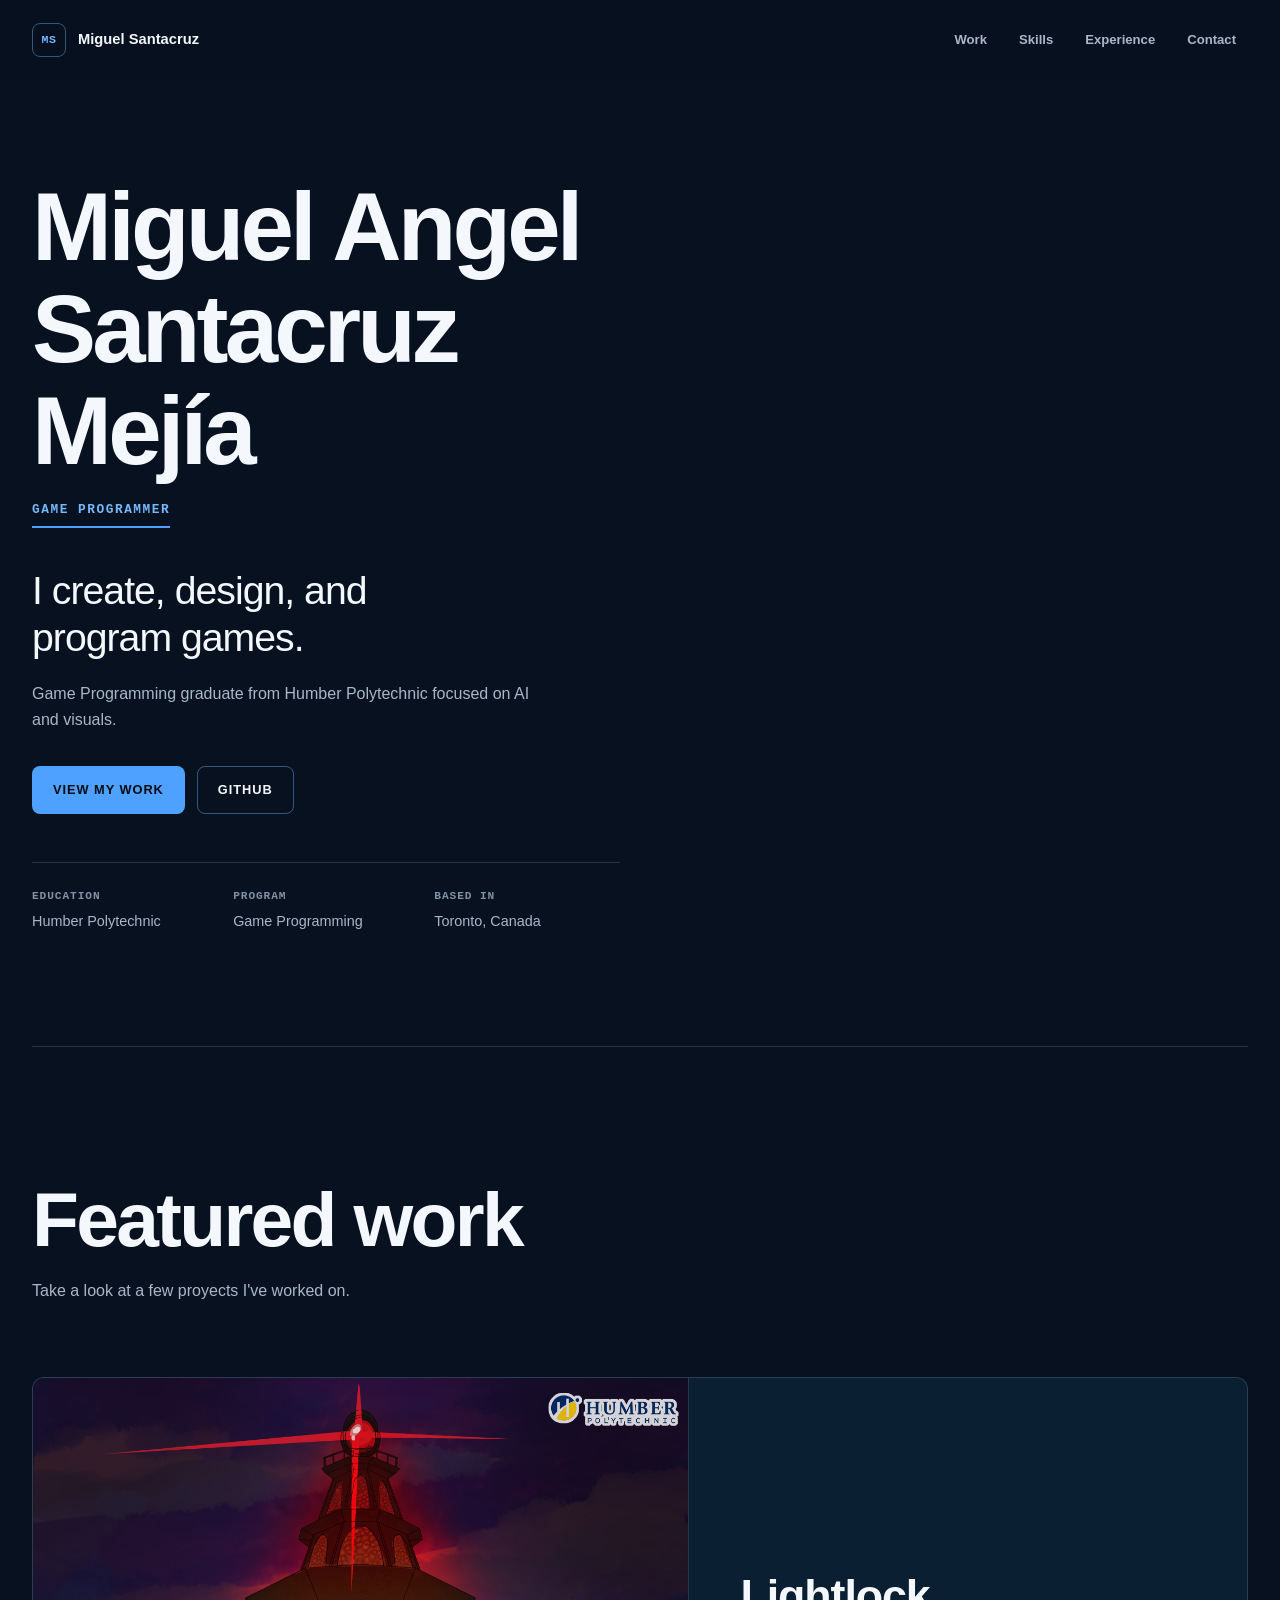
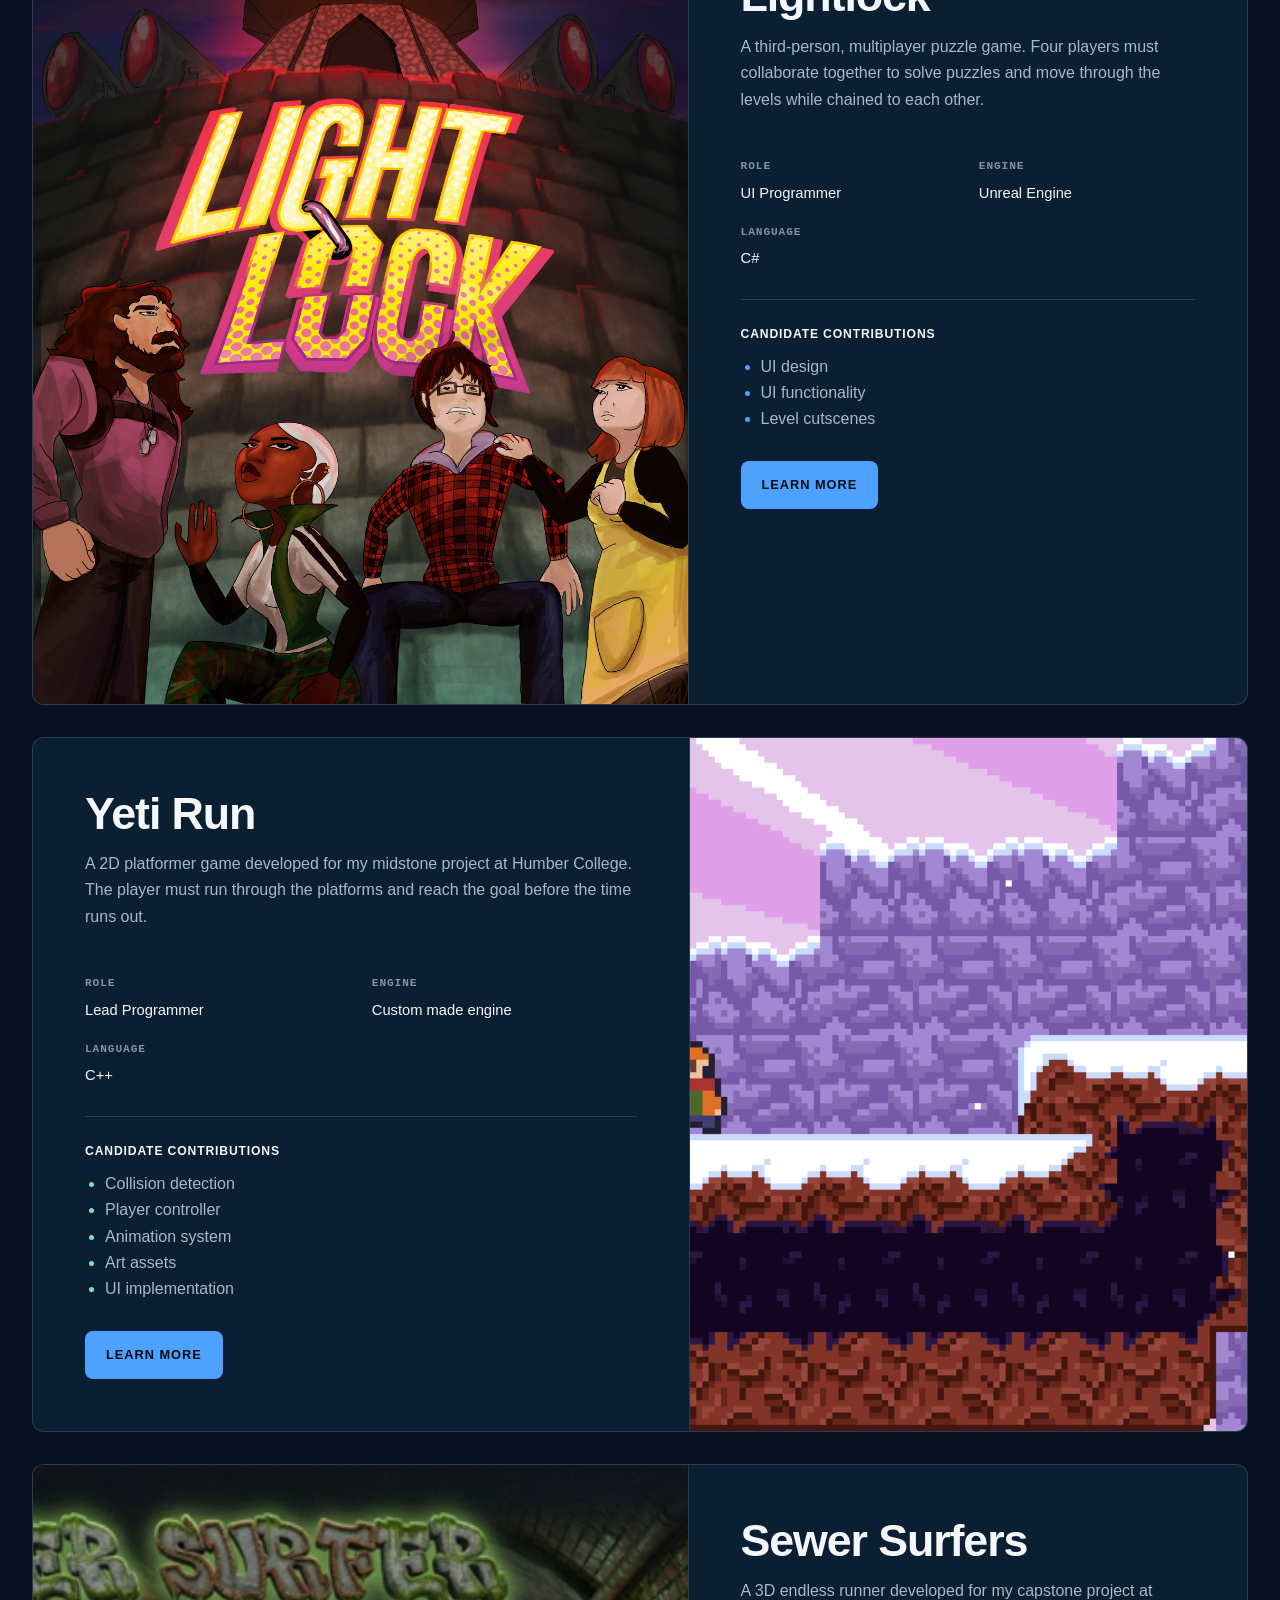
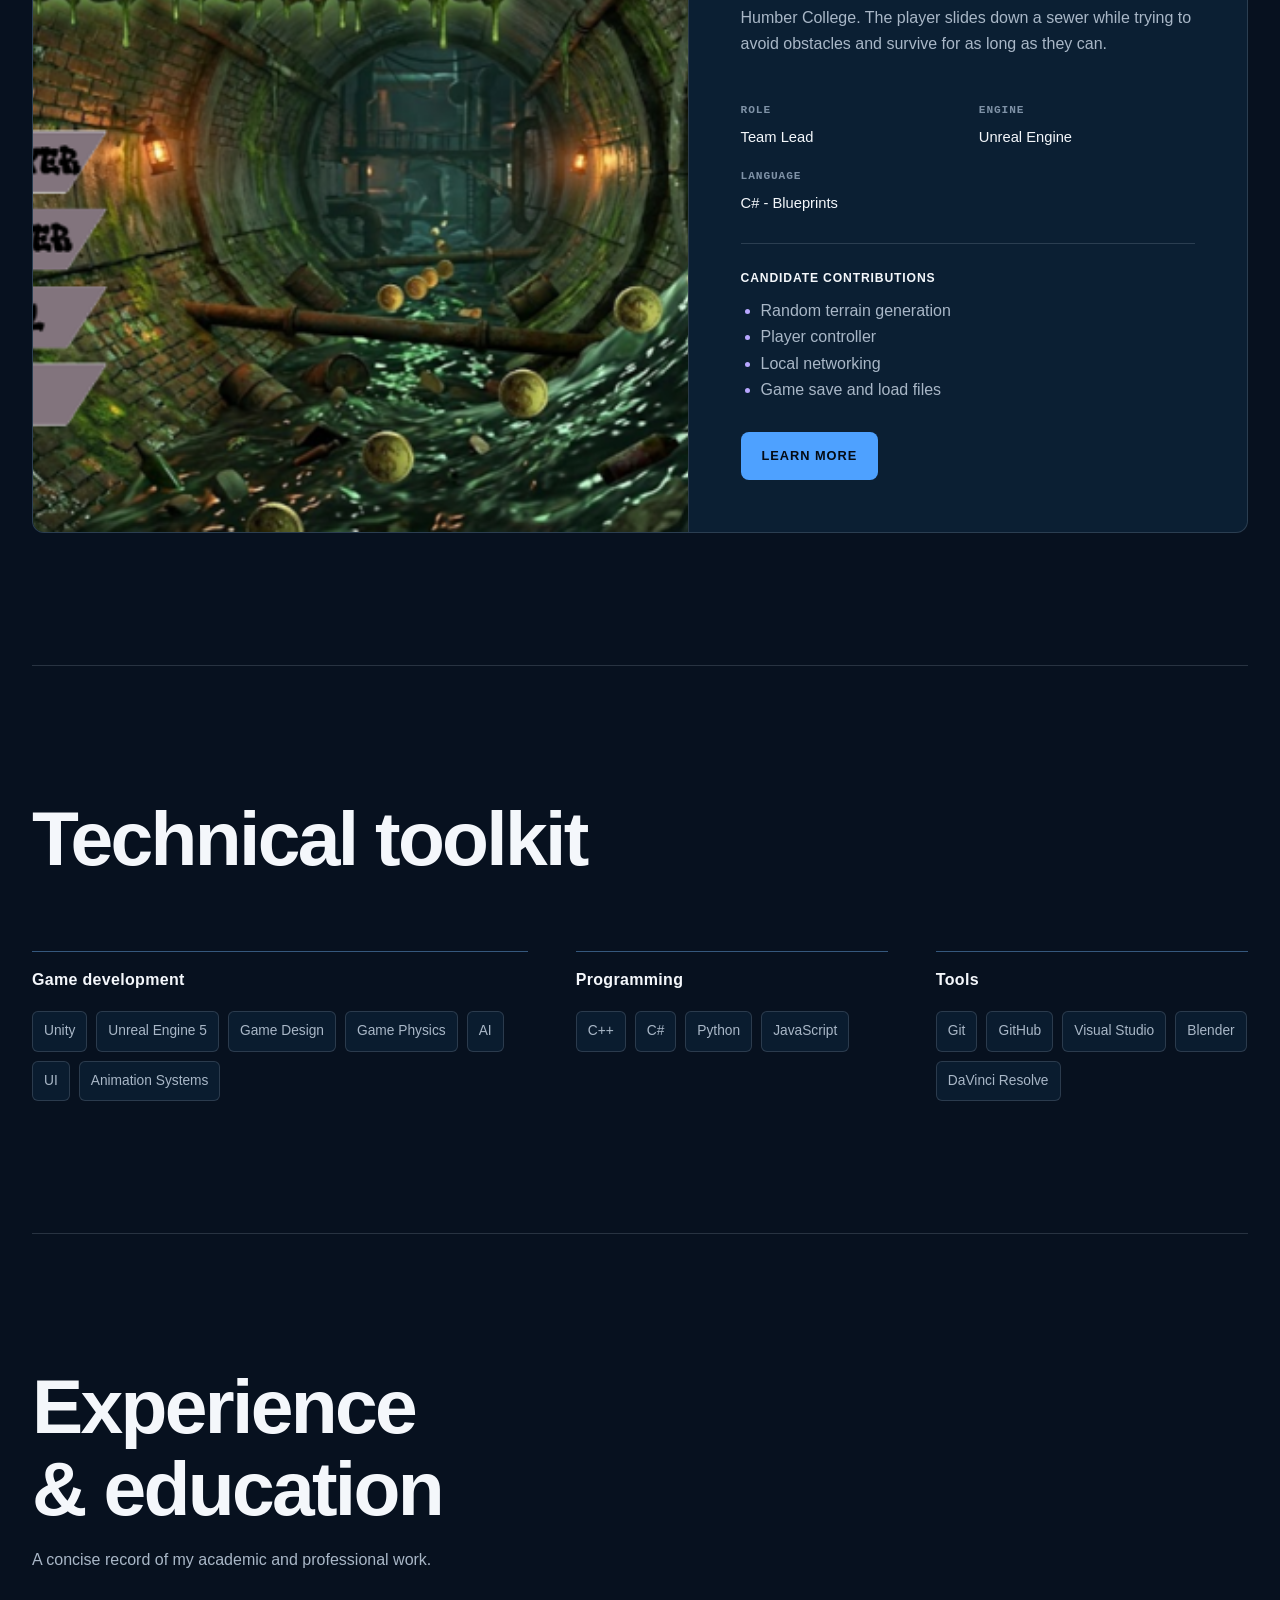
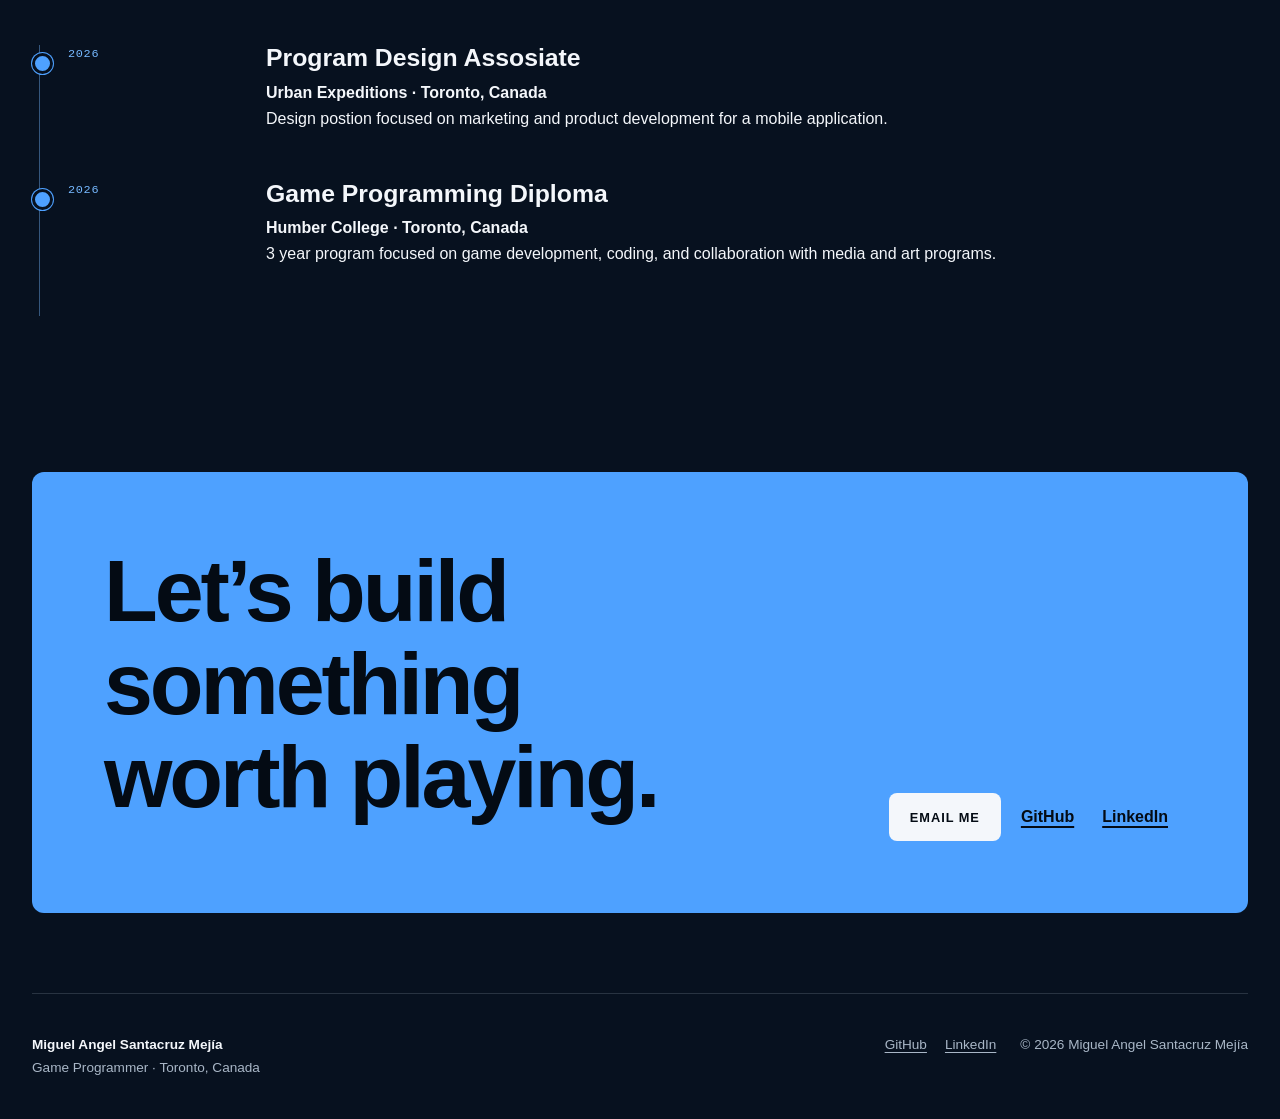
==== index.html @ 9c17d9a4 "Files" ====
<!doctype html>
<html lang="en">
<head>
  <meta charset="utf-8">
  <meta name="viewport" content="width=device-width, initial-scale=1">
  <meta name="theme-color" content="#07111f">
  <meta name="description" content="Game Programmer and Humber Polytechnic graduate focused on gameplay systems, interactive mechanics, and software engineering.">
  <meta property="og:title" content="Miguel Angel Santacruz Mejía — Game Programmer">
  <meta property="og:description" content="Gameplay systems, interactive mechanics, and technical game development work.">
  <meta property="og:type" content="website">
  <meta property="og:url" content="https://your-domain.example/">
  <meta property="og:image" content="https://your-domain.example/assets/images/og-image.jpg">
  <meta property="og:image:alt" content="Miguel Angel Santacruz Mejía, Game Programmer portfolio">
  <link rel="canonical" href="https://your-domain.example/">
  <link rel="icon" href="assets/icons/favicon.svg" type="image/svg+xml">
  <link rel="stylesheet" href="css/styles.css">
  <script src="js/script.js" defer></script>
  <title>Miguel Angel Santacruz Mejía — Game Programmer</title>
</head>
<body>
  <a class="skip-link" href="#main-content">Skip to main content</a>

  <header class="site-header" data-header>
    <div class="nav-shell">
      <a class="brand" href="#top" aria-label="Miguel Angel Santacruz Mejía, home">
        <span class="brand__mark" aria-hidden="true">MS</span>
        <span class="brand__text">Miguel Santacruz</span>
      </a>
      <button class="menu-toggle" type="button" aria-label="Open navigation" aria-expanded="false" aria-controls="site-nav" data-menu-toggle>
        <span></span><span></span>
      </button>
      <nav class="site-nav" id="site-nav" aria-label="Primary navigation" data-nav>
        <a href="#work">Work</a>
        <a href="#skills">Skills</a>
        <a href="#experience">Experience</a>
        <a href="#contact">Contact</a>
      </nav>
    </div>
  </header>

  <main id="main-content">
    <section class="hero" id="top" aria-labelledby="hero-title">
      <div class="hero__copy" data-reveal>
        <div class="hero__identity">
          <h1 id="hero-title">Miguel Angel<br>Santacruz Mejía</h1>
          <p class="hero__role">Game Programmer</p>
        </div>
        <p class="hero__statement">I create, design, and program games.</p>
        <p class="hero__intro">Game Programming graduate from Humber Polytechnic focused on AI and visuals.</p>
        <div class="button-row">
          <a class="button button--primary" href="#work">View My Work</a>
          <a class="button button--secondary" href="https://github.com/MiguelStcruz" target="_blank" rel="noreferrer">GitHub</a>
        </div>
        <dl class="hero__meta">
          <div><dt>Education</dt><dd>Humber Polytechnic</dd></div>
          <div><dt>Program</dt><dd>Game Programming</dd></div>
          <div><dt>Based in</dt><dd>Toronto, Canada</dd></div>
        </dl>
      </div>
    </section>

    <section class="section work" id="work" aria-labelledby="work-title">
      <div class="section-heading" data-reveal>
        <h2 id="work-title">Featured work</h2>
        <p>Take a look at a few proyects I've worked on.</p>
      </div>
      <div class="project-list" data-project-list></div>
    </section>

    <section class="section skills" id="skills" aria-labelledby="skills-title">
      <div class="section-heading" data-reveal>
        <h2 id="skills-title">Technical toolkit</h2>
      </div>
      <div class="skill-groups" data-reveal>
        <article class="skill-group">
          <h3>Game development</h3>
          <ul><li>Unity</li><li>Unreal Engine 5</li><li>Game Design</li><li>Game Physics</li><li>AI</li><li>UI</li><li>Animation Systems</li></ul>
        </article>
        <article class="skill-group">
          <h3>Programming</h3>
          <ul><li>C++</li><li>C#</li><li>Python</li><li>JavaScript</li></ul>
        </article>
        <article class="skill-group">
          <h3>Tools</h3>
          <ul><li>Git</li><li>GitHub</li><li>Visual Studio</li><li>Blender</li><li>DaVinci Resolve</li></ul>
        </article>
      </div>
    </section>


    <section class="section experience" id="experience" aria-labelledby="experience-title">
      <div class="section-heading" data-reveal>
        <h2 id="experience-title">Experience & education</h2>
        <p>A concise record of my academic and professional work.</p>
      </div>
      <div class="timeline" data-reveal>
        <article class="timeline__item">
          <div class="timeline__date">2026</div>
          <div><h3>Program Design Assosiate</h3><p class="timeline__org">Urban Expeditions · Toronto, Canada</p>Design postion focused on marketing and product development for a mobile application.<p></p></div>
        </article>
        <article class="timeline__item">
          <div class="timeline__date">2026</div>
          <div><h3>Game Programming Diploma</h3><p class="timeline__org">Humber College · Toronto, Canada</p>3 year program focused on game development, coding, and collaboration with media and art programs.<p></p></div>
        </article>
      </div>
    </section>

    <section class="contact" id="contact" aria-labelledby="contact-title">
      <div data-reveal>
        <h2 id="contact-title">Let’s build something worth playing.</h2>
      </div>
      <div class="contact__actions" data-reveal>
        <a class="button button--light" href="mailto:masantacruz08@gmail.com">Email Me</a>
        <a class="text-link" href="https://github.com/MiguelStcruz" target="_blank" rel="noreferrer">GitHub</a>
        <a class="text-link" href="https://linkedin.com/in/masantacruzm/" target="_blank" rel="noreferrer">LinkedIn</a>
      </div>
    </section>
  </main>

  <footer class="site-footer">
    <div><strong>Miguel Angel Santacruz Mejía</strong><span>Game Programmer · Toronto, Canada</span></div>
    <nav aria-label="Social links">
      <a href="https://github.com/MiguelStcruz" target="_blank" rel="noreferrer">GitHub</a>
      <a href="https://linkedin.com/in/masantacruzm/" target="_blank" rel="noreferrer">LinkedIn</a>
    </nav>
    <p>© 2026 Miguel Angel Santacruz Mejía</p>
  </footer>

  <dialog class="project-dialog" aria-labelledby="dialog-title" data-project-dialog>
    <div class="dialog-shell">
      <button class="dialog-close" type="button" aria-label="Close project case study" data-dialog-close>
        <span aria-hidden="true"></span><span aria-hidden="true"></span>
      </button>
      <div data-dialog-content></div>
    </div>
  </dialog>
</body>
</html>
---- css/styles.css ----
:root {
  color-scheme: dark;
  --bg: #07111f;
  --bg-deep: #040b14;
  --surface: #0b1f33;
  --surface-2: #102a43;
  --surface-3: #163d5c;
  --text: #f4f7fb;
  --muted: #a9b7c7;
  --dim: #7f92a7;
  --accent: #4ea1ff;
  --accent-bright: #76b9ff;
  --line: rgba(169, 183, 199, .2);
  --line-strong: rgba(118, 185, 255, .42);
  --success: #7ee2b8;
  --radius: 12px;
  --shadow: 0 24px 64px rgba(0, 5, 12, .34);
  --page: min(100% - 40px, 1240px);
  --header-height: 72px;
  --ease-out: cubic-bezier(.16, 1, .3, 1);
  --font: "Segoe UI Variable Text", "Segoe UI", Helvetica, Arial, sans-serif;
  --mono: "Cascadia Code", "SFMono-Regular", Consolas, monospace;
}

* { box-sizing: border-box; }

html {
  scroll-behavior: smooth;
  scroll-padding-top: calc(var(--header-height) + 24px);
  scrollbar-color: var(--surface-3) var(--bg-deep);
}

body {
  margin: 0;
  min-width: 320px;
  overflow-x: hidden;
  background: var(--bg);
  color: var(--text);
  font-family: var(--font);
  font-size: 1rem;
  line-height: 1.65;
  text-rendering: optimizeLegibility;
  -webkit-font-smoothing: antialiased;
  -webkit-tap-highlight-color: rgba(78, 161, 255, .18);
}

::selection { background: var(--accent); color: var(--bg-deep); }

a { color: inherit; text-underline-offset: .22em; }
button, a { touch-action: manipulation; }
button { font: inherit; }
img, svg { display: block; max-width: 100%; }
p, h1, h2, h3, dl, dd { margin-top: 0; }
h1, h2, h3 { line-height: 1.06; text-wrap: balance; }
p { text-wrap: pretty; }

:focus-visible {
  outline: 3px solid var(--accent-bright);
  outline-offset: 4px;
}

.skip-link {
  position: fixed;
  z-index: 1000;
  top: 12px;
  left: 12px;
  padding: 10px 16px;
  translate: 0 -150%;
  background: var(--text);
  color: var(--bg);
  border-radius: 8px;
  font-weight: 700;
  transition: translate 180ms var(--ease-out);
}

.skip-link:focus { translate: 0; }

.site-header {
  position: sticky;
  z-index: 100;
  top: 0;
  height: var(--header-height);
  border-bottom: 1px solid transparent;
  background: rgba(7, 17, 31, .92);
  transition: border-color 180ms ease, box-shadow 180ms ease;
}

.site-header.is-scrolled {
  border-color: var(--line);
  box-shadow: 0 12px 28px rgba(0, 5, 12, .22);
}

.nav-shell {
  width: var(--page);
  height: 100%;
  margin-inline: auto;
  display: flex;
  align-items: center;
  justify-content: space-between;
}

.brand {
  display: inline-flex;
  align-items: center;
  gap: 12px;
  min-height: 48px;
  text-decoration: none;
  font-weight: 650;
}

.brand__mark {
  display: grid;
  width: 34px;
  aspect-ratio: 1;
  place-items: center;
  border: 1px solid var(--line-strong);
  border-radius: 8px;
  color: var(--accent-bright);
  font-family: var(--mono);
  font-size: .72rem;
  letter-spacing: .05em;
}

.brand__text { font-size: .92rem; }

.site-nav {
  display: none;
  position: fixed;
  inset: var(--header-height) 0 auto;
  padding: 18px 20px 26px;
  border-bottom: 1px solid var(--line);
  background: var(--bg);
  box-shadow: var(--shadow);
}

.site-nav.is-open { display: grid; }

.site-nav a {
  min-height: 48px;
  display: flex;
  align-items: center;
  border-bottom: 1px solid var(--line);
  color: var(--muted);
  text-decoration: none;
  font-weight: 600;
}

.site-nav a:hover,
.site-nav a[aria-current="true"] { color: var(--text); }

.menu-toggle {
  width: 48px;
  height: 48px;
  display: grid;
  place-content: center;
  gap: 7px;
  border: 0;
  background: transparent;
  color: var(--text);
  cursor: pointer;
}

.menu-toggle span {
  width: 24px;
  height: 2px;
  background: currentColor;
  transform-origin: center;
  transition: transform 220ms var(--ease-out);
}

.menu-toggle[aria-expanded="true"] span:first-child { transform: translateY(4.5px) rotate(45deg); }
.menu-toggle[aria-expanded="true"] span:last-child { transform: translateY(-4.5px) rotate(-45deg); }

.hero {
  width: var(--page);
  min-height: calc(100svh - var(--header-height));
  margin-inline: auto;
  padding-block: 72px 88px;
  display: grid;
  align-items: center;
  gap: 64px;
}

.hero__copy { min-width: 0; }
.hero__identity { margin-bottom: 40px; }

.hero h1 {
  max-width: 12ch;
  margin-bottom: 18px;
  font-size: clamp(2.35rem, 10.2vw, 6rem);
  letter-spacing: -.04em;
}

.hero__role {
  width: fit-content;
  margin-bottom: 0;
  padding-bottom: 6px;
  border-bottom: 2px solid var(--accent);
  color: var(--accent-bright);
  font-family: var(--mono);
  font-size: .8rem;
  font-weight: 700;
  letter-spacing: .12em;
  text-transform: uppercase;
}

.hero__statement {
  max-width: 20ch;
  margin-bottom: 20px;
  font-size: clamp(1.55rem, 5vw, 2.45rem);
  line-height: 1.18;
  letter-spacing: -.025em;
}

.hero__intro { max-width: 61ch; margin-bottom: 32px; color: var(--muted); }

.button-row,
.contact__actions { display: flex; flex-wrap: wrap; gap: 12px; }

.button {
  min-height: 48px;
  display: inline-flex;
  align-items: center;
  justify-content: center;
  gap: 10px;
  padding: 12px 20px;
  border: 1px solid transparent;
  border-radius: 8px;
  text-decoration: none;
  font-size: .8rem;
  font-weight: 750;
  letter-spacing: .075em;
  text-transform: uppercase;
  cursor: pointer;
  transition: background-color 180ms ease, border-color 180ms ease, color 180ms ease, transform 180ms var(--ease-out);
}

.button:hover { transform: translateY(-2px); }
.button:active { transform: translateY(0); }
.button--primary { background: var(--accent); color: var(--bg-deep); }
.button--primary:hover { background: var(--accent-bright); }
.button--secondary { border-color: var(--line-strong); color: var(--text); }
.button--secondary:hover { border-color: var(--accent-bright); background: rgba(118, 185, 255, .08); }
.button--light { background: var(--text); color: var(--bg-deep); }
.button--light:hover { background: var(--accent-bright); }

.hero__meta {
  margin: 48px 0 0;
  padding-top: 24px;
  display: grid;
  gap: 16px;
  border-top: 1px solid var(--line);
}

.hero__meta div { display: grid; grid-template-columns: 92px 1fr; gap: 12px; }
.hero__meta dt, .project-meta dt, .profile-sheet dt {
  color: var(--dim);
  font-family: var(--mono);
  font-size: .7rem;
  font-weight: 700;
  letter-spacing: .08em;
  text-transform: uppercase;
}
.hero__meta dd { margin: 0; color: var(--muted); font-size: .9rem; }

.engine-visual {
  position: relative;
  overflow: hidden;
  min-height: 450px;
  border: 1px solid var(--line-strong);
  border-radius: var(--radius);
  background: #081827;
  color: rgba(118, 185, 255, .1);
}

.engine-visual::after {
  content: "";
  position: absolute;
  inset: 0;
  pointer-events: none;
  box-shadow: inset 0 0 80px rgba(0, 5, 12, .55);
}

.engine-visual__bar,
.engine-visual__readout {
  position: relative;
  z-index: 1;
  display: flex;
  justify-content: space-between;
  gap: 14px;
  padding: 13px 16px;
  background: #0b1b2d;
  color: var(--dim);
  font-family: var(--mono);
  font-size: .63rem;
  letter-spacing: .06em;
  text-transform: uppercase;
}

.engine-visual__bar { border-bottom: 1px solid var(--line); }
.engine-visual__readout { border-top: 1px solid var(--line); }
.engine-visual__readout strong { color: var(--success); font-weight: 600; }
.engine-visual svg { width: 100%; }
.engine-grid { color: rgba(118, 185, 255, .11); }
.engine-paths { stroke: rgba(118, 185, 255, .5); stroke-width: 2; }
.node rect { fill: #0d243a; stroke: rgba(169, 183, 199, .32); stroke-width: 1; }
.node circle { fill: var(--muted); }
.node--active rect { fill: #102e49; stroke: var(--accent); stroke-width: 2; }
.node--active circle { fill: var(--accent-bright); }
.node__label { fill: var(--dim); font: 700 11px var(--mono); letter-spacing: 1px; }
.node__value { fill: var(--text); font: 600 14px var(--font); }
.axis { fill: var(--dim); stroke: var(--dim); stroke-width: 1.5; font: 10px var(--mono); }
.engine-pulse { fill: var(--accent-bright); animation: pulse-path 4.2s linear 1 both; }

@keyframes pulse-path {
  0% { transform: translate(0, 0); opacity: 0; }
  6% { opacity: 1; }
  44% { transform: translate(165px, 112px); }
  62% { transform: translate(295px, 112px); }
  95% { transform: translate(394px, 232px); opacity: 1; }
  100% { transform: translate(394px, 232px); opacity: 0; }
}

.section {
  width: var(--page);
  margin-inline: auto;
  padding-block: 96px;
}

.section-heading { max-width: 700px; margin-bottom: 48px; }
.section-heading h2,
.about h2,
.contact h2 {
  margin-bottom: 18px;
  font-size: clamp(2.25rem, 8vw, 4.8rem);
  letter-spacing: -.035em;
}
.section-heading p,
.about__copy p { max-width: 66ch; margin-bottom: 0; color: var(--muted); }
.section-link { display: inline-flex; min-height: 44px; align-items: center; margin-top: 16px; color: var(--accent-bright); font-weight: 650; }
.section-link:hover { color: var(--text); }

.work { border-top: 1px solid var(--line); }
.project-list { display: grid; gap: 32px; }
.project-card {
  overflow: hidden;
  display: grid;
  border: 1px solid var(--line);
  border-radius: var(--radius);
  background: var(--surface);
}
.project-card--1 { --project-accent: #4ea1ff; }
.project-card--2 { --project-accent: #7ee2b8; }
.project-card--3 { --project-accent: #b8a7ff; }

.project-visual {
  position: relative;
  min-height: 300px;
  overflow: hidden;
  display: grid;
  place-items: center;
  isolation: isolate;
  background: #091827;
  border-bottom: 1px solid var(--line);
}
.project-visual > img { width: 100%; height: 100%; object-fit: cover; }

.project-visual::before {
  content: "";
  position: absolute;
  inset: 0;
  z-index: -2;
  background-image: linear-gradient(rgba(118, 185, 255, .08) 1px, transparent 1px), linear-gradient(90deg, rgba(118, 185, 255, .08) 1px, transparent 1px);
  background-size: 40px 40px;
}

.project-visual::after {
  content: "";
  position: absolute;
  z-index: -1;
  width: 64%;
  aspect-ratio: 1.55;
  border: 1px solid var(--project-accent, var(--accent));
  border-radius: 50%;
  opacity: .55;
  transform: rotate(-12deg);
}

.project-card--2 .project-visual::after { border-radius: 8px; transform: rotate(7deg); }
.project-card--3 .project-visual::after { width: 48%; border-radius: 50% 50% 12% 12%; transform: none; }

.project-visual__frame {
  width: 58%;
  aspect-ratio: 16 / 10;
  padding: 12px;
  display: grid;
  grid-template: 1fr auto / 1fr auto;
  gap: 8px;
  border: 1px solid rgba(244, 247, 251, .18);
  background: rgba(4, 11, 20, .64);
  box-shadow: 0 20px 50px rgba(0, 0, 0, .35);
  transform: perspective(700px) rotateX(4deg) rotateY(-7deg);
}

.project-card--2 .project-visual__frame { transform: perspective(700px) rotateX(3deg) rotateY(6deg); }
.project-card--3 .project-visual__frame { transform: perspective(700px) rotateX(-2deg) rotateY(-4deg); }
.project-visual__frame span { border: 1px solid var(--line); }
.project-visual__frame span:first-child { grid-column: 1 / -1; background: linear-gradient(135deg, color-mix(in srgb, var(--project-accent) 42%, #07111f), #07111f 68%); }
.project-visual__frame span:nth-child(2) { width: 70%; height: 10px; background: var(--project-accent); border: 0; }
.project-visual__frame span:last-child { width: 34px; height: 10px; background: rgba(244, 247, 251, .2); border: 0; }

.project-visual__label {
  position: absolute;
  inset: 18px 18px auto auto;
  padding: 5px 8px;
  border: 1px solid var(--line);
  border-radius: 6px;
  background: var(--bg);
  color: var(--muted);
  font-family: var(--mono);
  font-size: .62rem;
  letter-spacing: .08em;
  text-transform: uppercase;
}

.project-body { padding: 28px 24px 30px; }
.project-index { margin-bottom: 16px; color: var(--accent-bright); font-family: var(--mono); font-size: .7rem; letter-spacing: .1em; }
.project-body h3 { margin-bottom: 14px; font-size: clamp(1.7rem, 6vw, 2.8rem); letter-spacing: -.025em; }
.project-description { color: var(--muted); }
.project-meta {
  margin: 28px 0;
  display: grid;
  grid-template-columns: repeat(2, minmax(0, 1fr));
  gap: 18px 22px;
}
.project-meta dd { margin: 5px 0 0; font-size: .92rem; overflow-wrap: anywhere; }
.project-contributions { margin-bottom: 28px; padding-top: 24px; border-top: 1px solid var(--line); }
.project-contributions strong { display: block; margin-bottom: 10px; font-size: .76rem; letter-spacing: .07em; text-transform: uppercase; }
.project-contributions ul { margin: 0; padding-left: 20px; color: var(--muted); }
.project-contributions li::marker { color: var(--project-accent, var(--accent)); }

.about { display: grid; gap: 48px; border-top: 1px solid var(--line); }
.about__copy p + p { margin-top: 18px; }
.profile-sheet { margin: 0; border-top: 1px solid var(--line-strong); }
.profile-sheet div { padding-block: 18px; display: grid; grid-template-columns: 110px 1fr; gap: 18px; border-bottom: 1px solid var(--line); }
.profile-sheet dd { margin: 0; text-align: right; overflow-wrap: anywhere; }

.skills { border-top: 1px solid var(--line); }
.placeholder-note { padding: 14px 16px; border: 1px dashed rgba(118, 185, 255, .45); border-radius: 8px; background: rgba(78, 161, 255, .06); }
.placeholder-note strong { color: var(--accent-bright); }
.skill-groups { display: grid; gap: 32px; }
.skill-group { padding-top: 20px; border-top: 1px solid var(--line-strong); }
.skill-group h3 { margin-bottom: 22px; font-size: 1rem; letter-spacing: .02em; }
.skill-group ul { margin: 0; padding: 0; display: flex; flex-wrap: wrap; gap: 9px; list-style: none; }
.skill-group li { padding: 8px 11px; border: 1px solid var(--line); border-radius: 6px; background: rgba(16, 42, 67, .45); color: var(--muted); font-size: .86rem; }

.process { border-top: 1px solid var(--line); }
.process-grid { display: grid; gap: 1px; background: var(--line); border: 1px solid var(--line); }
.process-item { min-width: 0; padding: 28px 22px; background: var(--bg); }
.process-item h3 { margin: 24px 0 12px; font-size: 1.35rem; }
.process-item p { margin: 0; color: var(--muted); }
.process-diagram { min-height: 78px; display: flex; align-items: center; color: var(--accent-bright); font-family: var(--mono); font-size: .67rem; }
.process-diagram span { padding: 6px 8px; border: 1px solid var(--line-strong); border-radius: 5px; }
.nodes-mini i, .decision-tree i { flex: 1; height: 1px; background: var(--line-strong); }
.state-flow { gap: 5px; overflow: hidden; }
.state-flow span { padding-inline: 6px; }
.state-flow b { color: var(--dim); font-weight: 400; }
.pipeline { align-items: flex-end; gap: 8px; }
.pipeline span:nth-child(2) { transform: translateY(-14px); }
.pipeline span:nth-child(3) { transform: translateY(-28px); }

.experience { border-top: 1px solid var(--line); }
.timeline { position: relative; }
.timeline::before { content: ""; position: absolute; inset: 0 auto 0 7px; width: 1px; background: var(--line-strong); }
.timeline__item { position: relative; padding: 0 0 48px 36px; display: grid; gap: 16px; }
.timeline__item::before { content: ""; position: absolute; left: 0; top: 8px; width: 15px; height: 15px; border: 3px solid var(--bg); border-radius: 50%; background: var(--accent); box-shadow: 0 0 0 1px var(--accent); }
.timeline__date { color: var(--accent-bright); font-family: var(--mono); font-size: .74rem; letter-spacing: .06em; }
.timeline__item h3 { margin-bottom: 8px; font-size: 1.55rem; }
.timeline__item p { max-width: 65ch; margin-bottom: 0; color: var(--muted); }
.timeline__org { color: var(--text) !important; font-weight: 600; }
.timeline__item--placeholder { opacity: .74; }
.timeline__item--placeholder::before { background: var(--bg); }

.contact {
  width: var(--page);
  margin: 24px auto 80px;
  padding: 44px 24px;
  display: grid;
  gap: 36px;
  border-radius: var(--radius);
  background: var(--accent);
  color: var(--bg-deep);
}
.contact h2 { max-width: 13ch; font-size: clamp(2.3rem, 9vw, 5.5rem); }
.contact p { max-width: 57ch; margin-bottom: 0; font-weight: 550; }
.contact__actions { align-items: center; }
.text-link { min-height: 48px; display: inline-flex; align-items: center; padding-inline: 8px; font-weight: 750; text-decoration-thickness: 2px; }
.text-link:hover { text-decoration-color: var(--text); }

.site-footer {
  width: var(--page);
  margin-inline: auto;
  padding-block: 40px;
  display: grid;
  gap: 24px;
  border-top: 1px solid var(--line);
  color: var(--muted);
  font-size: .85rem;
}
.site-footer strong, .site-footer span { display: block; }
.site-footer strong { color: var(--text); }
.site-footer nav { display: flex; flex-wrap: wrap; gap: 18px; }
.site-footer a:hover { color: var(--text); }
.site-footer p { margin: 0; }

.project-dialog {
  width: min(940px, calc(100% - 24px));
  max-height: calc(100dvh - 24px);
  padding: 0;
  overflow: auto;
  overscroll-behavior: contain;
  border: 0;
  border-radius: var(--radius);
  background: var(--surface);
  color: var(--text);
  box-shadow: 0 32px 96px rgba(0, 0, 0, .65);
}
.project-dialog::backdrop { background: rgba(2, 7, 13, .84); }
.dialog-shell { position: relative; padding: 72px 22px 32px; }
.dialog-close { position: absolute; z-index: 2; top: 14px; right: 14px; width: 48px; height: 48px; display: grid; place-items: center; border: 1px solid var(--line); border-radius: 8px; background: var(--bg); color: var(--text); cursor: pointer; }
.dialog-close:hover { border-color: var(--accent-bright); }
.dialog-close span { position: absolute; width: 20px; height: 2px; background: currentColor; transform: rotate(45deg); }
.dialog-close span:last-child { transform: rotate(-45deg); }
.case-study__head { padding-bottom: 32px; border-bottom: 1px solid var(--line); }
.case-study__head h2 { margin-bottom: 14px; font-size: clamp(2rem, 8vw, 4.4rem); letter-spacing: -.035em; }
.case-study__head p { max-width: 65ch; margin-bottom: 0; color: var(--muted); }
.case-study__meta { margin: 24px 0 0; display: flex; flex-wrap: wrap; gap: 8px; }
.case-study__meta span { padding: 6px 9px; border: 1px solid var(--line); border-radius: 5px; color: var(--muted); font-family: var(--mono); font-size: .68rem; }
.case-study__grid { padding-block: 32px; display: grid; gap: 32px; }
.case-study__section { min-width: 0; }
.case-study__section h3 { margin-bottom: 10px; color: var(--accent-bright); font-family: var(--mono); font-size: .76rem; letter-spacing: .08em; text-transform: uppercase; }
.case-study__section p { margin-bottom: 0; color: var(--muted); }
.case-study__media { padding: 24px; min-height: 220px; display: grid; place-items: center; border: 1px dashed var(--line-strong); border-radius: 8px; background: var(--bg); color: var(--dim); text-align: center; }
.code-sample { margin: 0; padding: 20px; overflow-x: auto; border-radius: 8px; background: var(--bg-deep); color: #c9e3ff; font: .8rem/1.65 var(--mono); tab-size: 2; }
.case-study__links { padding-top: 28px; display: flex; flex-wrap: wrap; gap: 12px; border-top: 1px solid var(--line); }
.button[aria-disabled="true"] { opacity: .5; pointer-events: none; }
body:has(dialog[open]) { overflow: hidden; }

.has-js .work .section-heading.is-visible { animation: reveal-in 360ms var(--ease-out) both; }

@keyframes reveal-in {
  from { opacity: .6; transform: translateY(10px); }
  to { opacity: 1; transform: translateY(0); }
}

@media (min-width: 620px) {
  :root { --page: min(100% - 64px, 1240px); }
  .hero__meta { grid-template-columns: repeat(3, 1fr); }
  .hero__meta div { display: block; }
  .hero__meta dd { margin-top: 5px; }
  .project-body { padding: 36px; }
  .skill-groups { grid-template-columns: repeat(2, 1fr); }
  .process-grid { grid-template-columns: repeat(2, 1fr); }
  .timeline__item { grid-template-columns: 170px 1fr; gap: 28px; }
  .contact { padding: 56px; }
  .dialog-shell { padding: 80px 52px 48px; }
  .case-study__grid { grid-template-columns: repeat(2, minmax(0, 1fr)); }
  .case-study__media, .code-sample { grid-column: 1 / -1; }
}

@media (min-width: 900px) {
  :root { --header-height: 80px; }
  .menu-toggle { display: none; }
  .site-nav { position: static; display: flex; padding: 0; border: 0; background: transparent; box-shadow: none; gap: 8px; }
  .site-nav a { min-height: 44px; padding: 0 12px; border: 0; font-size: .82rem; }
  .site-nav a[aria-current="true"] { color: var(--accent-bright); }
  .hero { grid-template-columns: minmax(0, 1.02fr) minmax(400px, .98fr); padding-block: 96px 112px; gap: 64px; }
  .engine-visual { min-height: 520px; }
  .section { padding-block: 132px; }
  .section-heading { margin-bottom: 72px; }
  .project-card { grid-template-columns: minmax(0, 1.08fr) minmax(390px, .92fr); min-height: 600px; }
  .project-card:nth-child(even) .project-visual { order: 2; border-right: 0; border-left: 1px solid var(--line); }
  .project-visual { border-right: 1px solid var(--line); border-bottom: 0; }
  .project-body { display: flex; flex-direction: column; justify-content: center; padding: 52px; }
  .about { grid-template-columns: 1.15fr .85fr; gap: 96px; }
  .skill-groups { grid-template-columns: 1.35fr .85fr .85fr; gap: 48px; }
  .process-grid { grid-template-columns: repeat(4, 1fr); }
  .process-item { padding: 32px 24px; }
  .contact { grid-template-columns: 1.35fr .65fr; align-items: end; padding: 72px; }
  .contact__actions { justify-content: flex-end; }
  .site-footer { grid-template-columns: 1fr auto auto; align-items: start; }
}

@media (min-width: 1440px) {
  :root { --page: min(100% - 128px, 1320px); }
  .hero { gap: 96px; }
}

@media (min-width: 1800px) {
  :root { --page: 1440px; }
  .hero { grid-template-columns: 1fr 620px; }
}

@media (prefers-reduced-motion: reduce) {
  html { scroll-behavior: auto; }
  *, *::before, *::after { animation-duration: .01ms !important; animation-iteration-count: 1 !important; transition-duration: .01ms !important; }
  .has-js [data-reveal] { opacity: 1 !important; transform: none !important; animation: none !important; transition: none !important; }
}
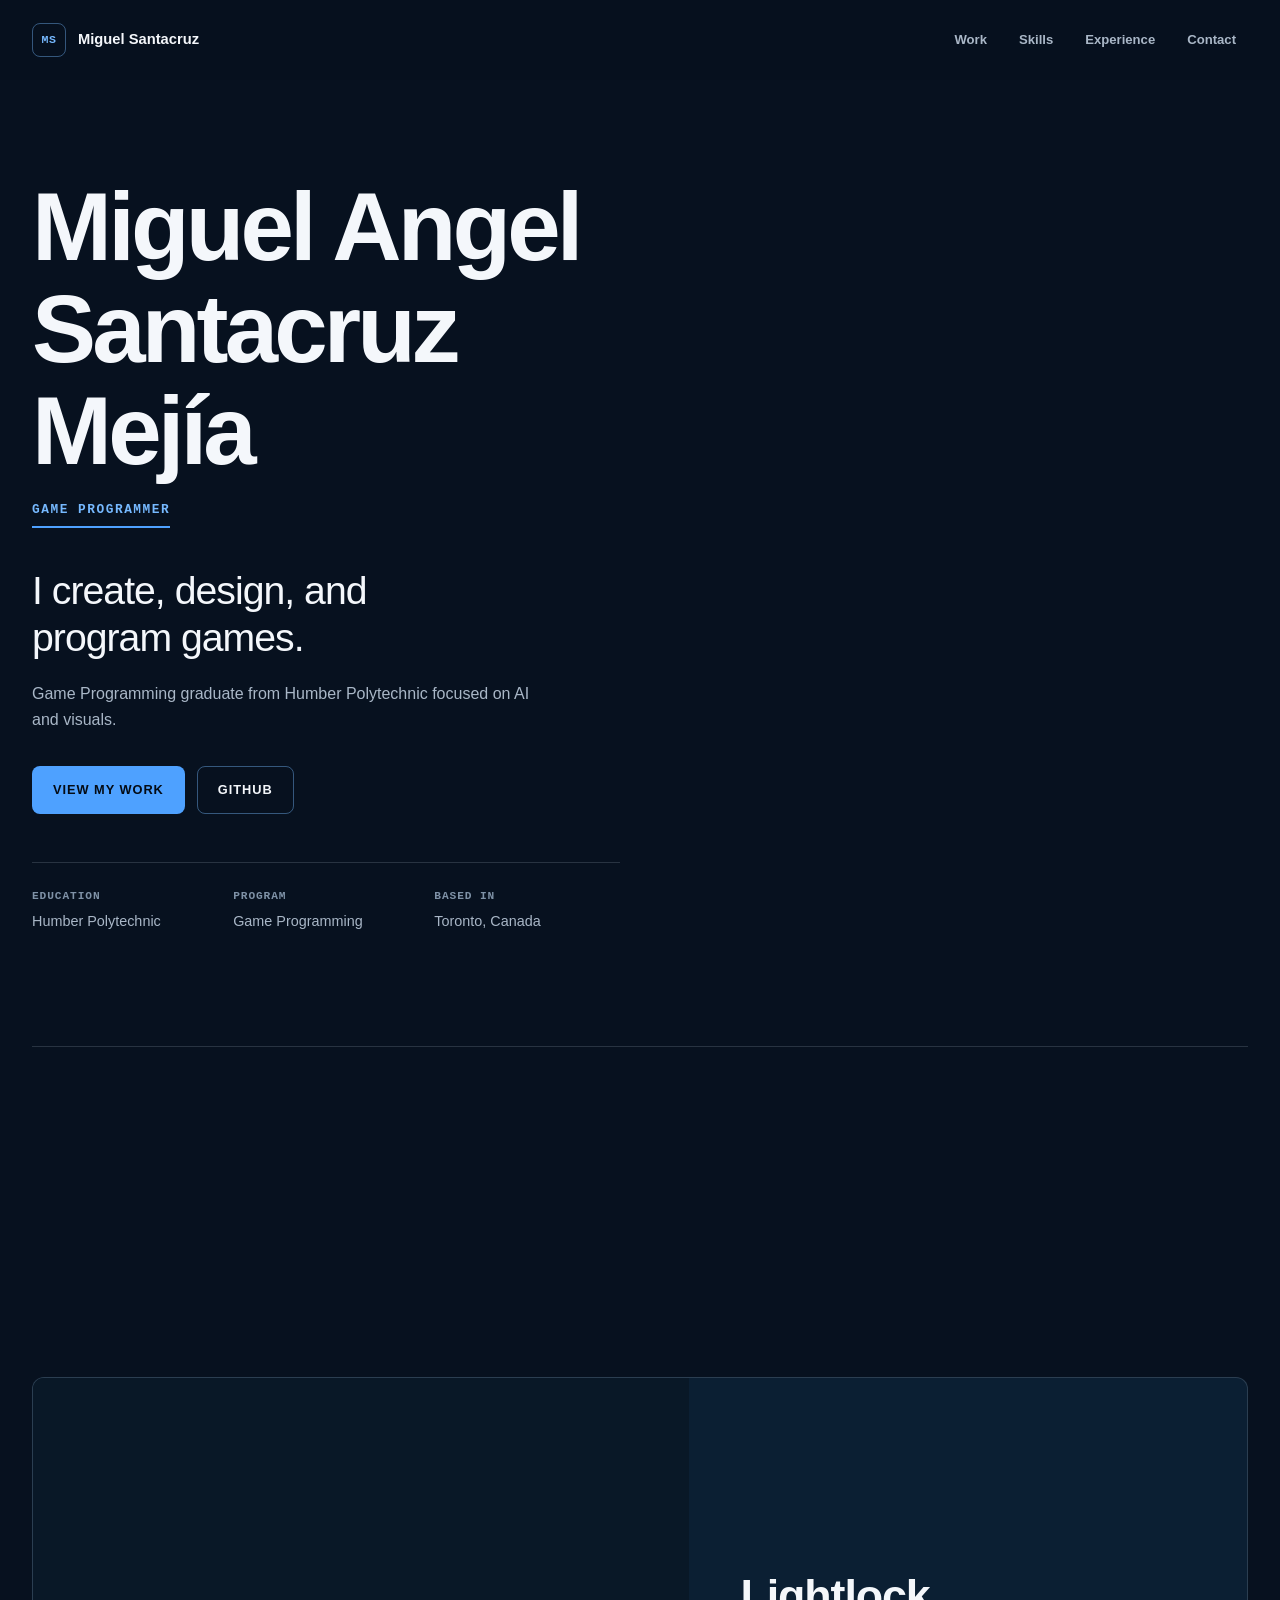
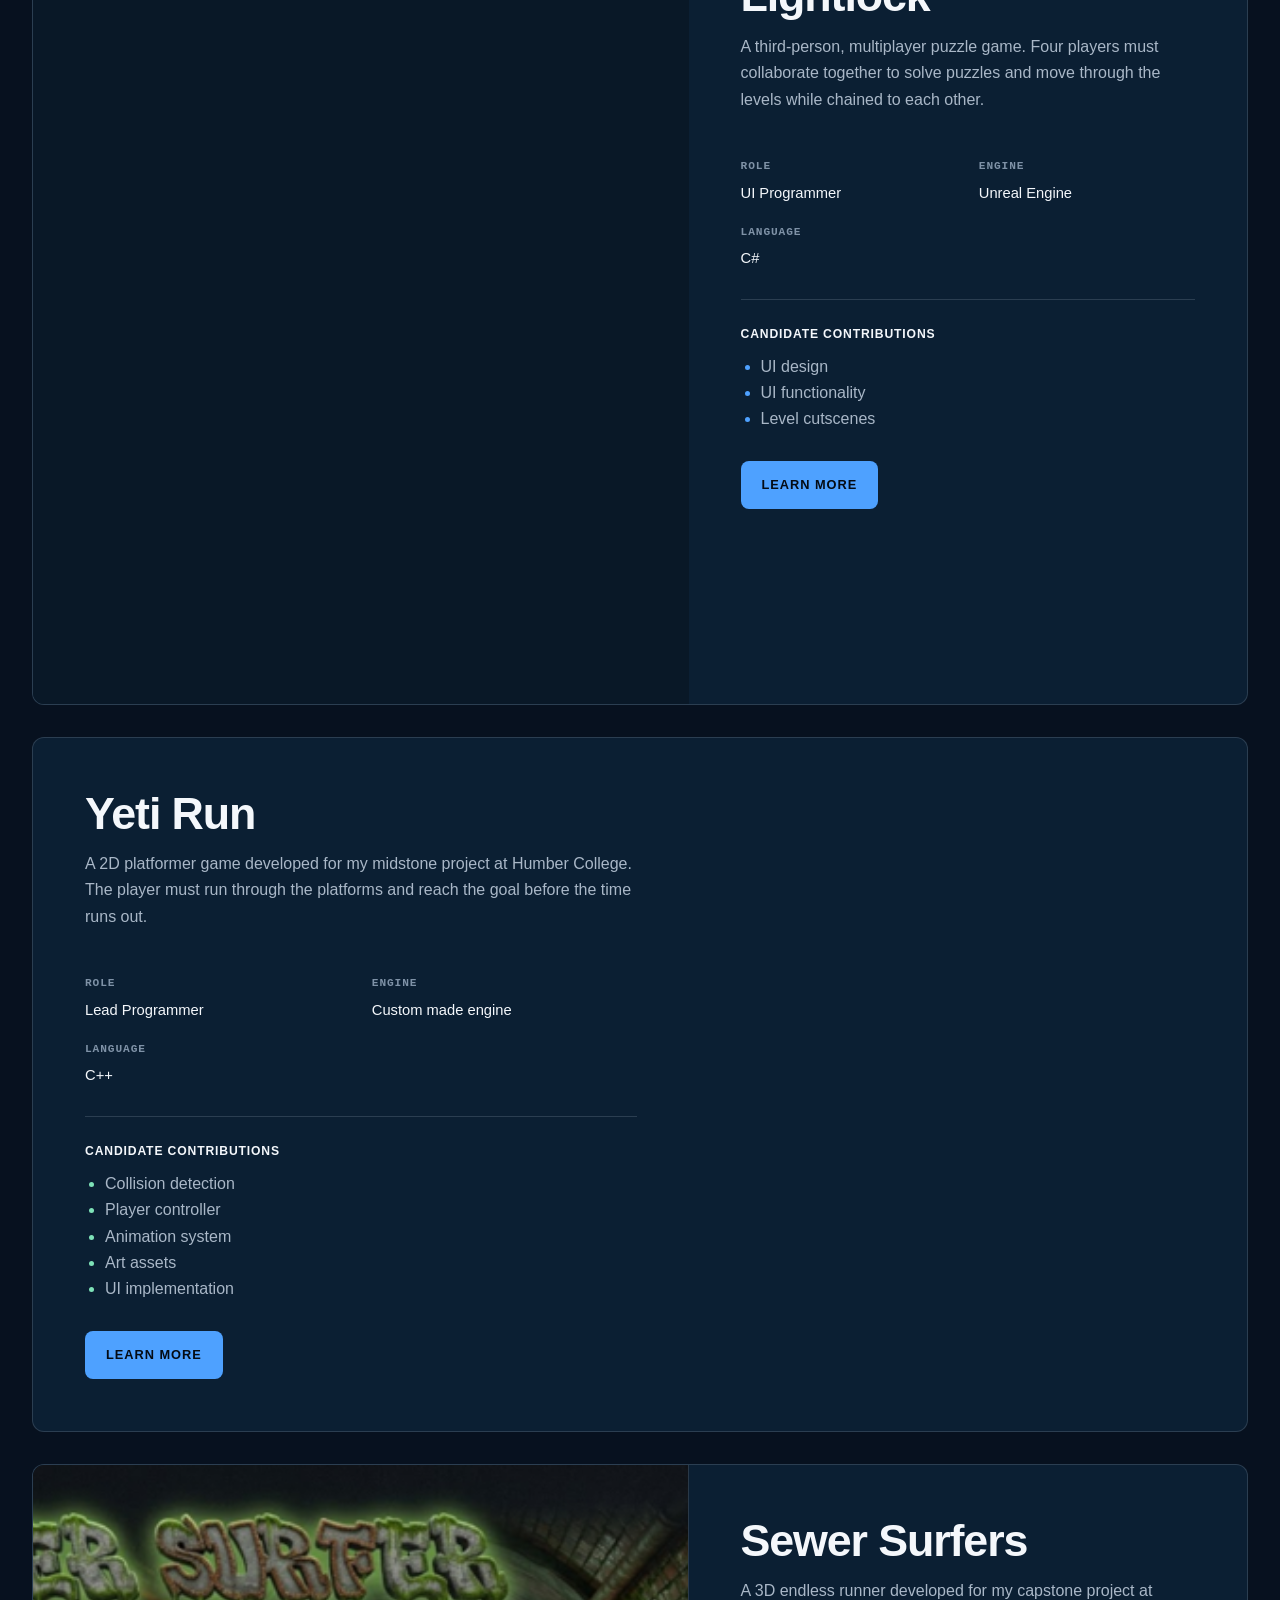
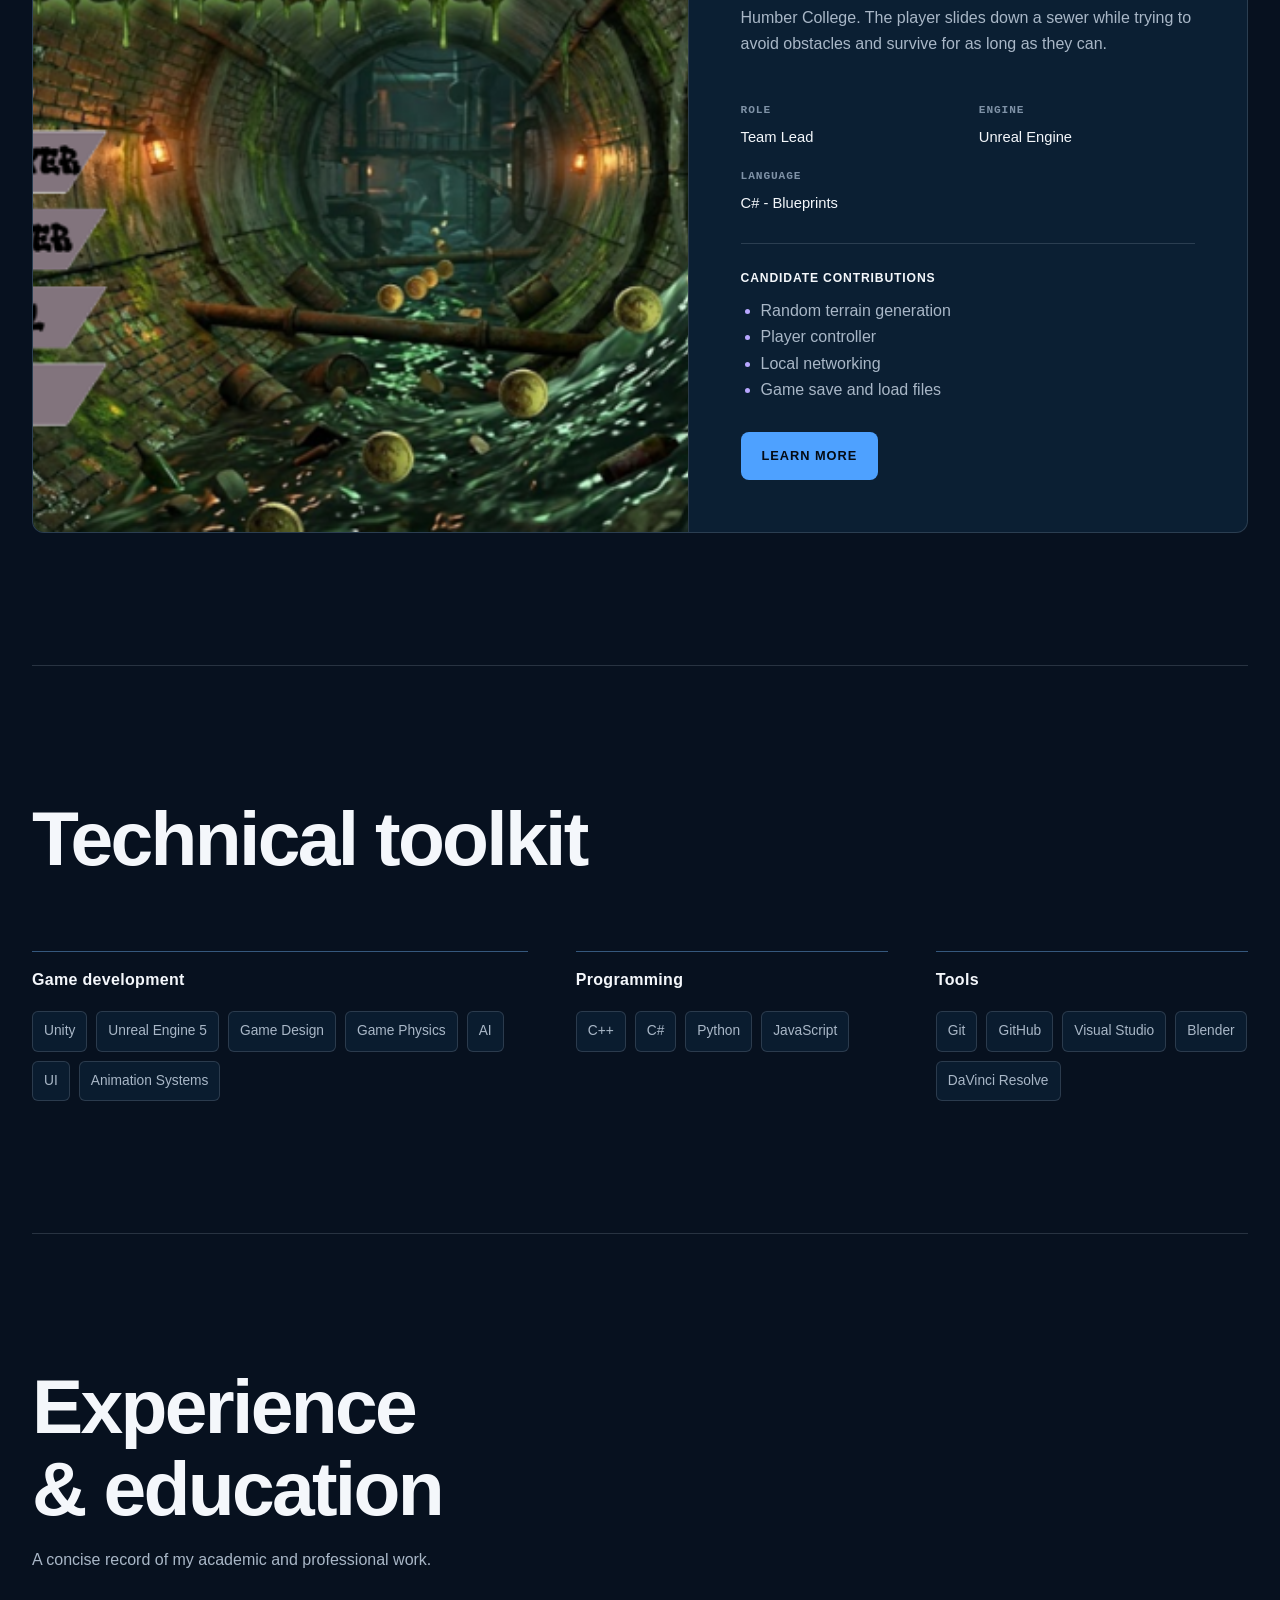
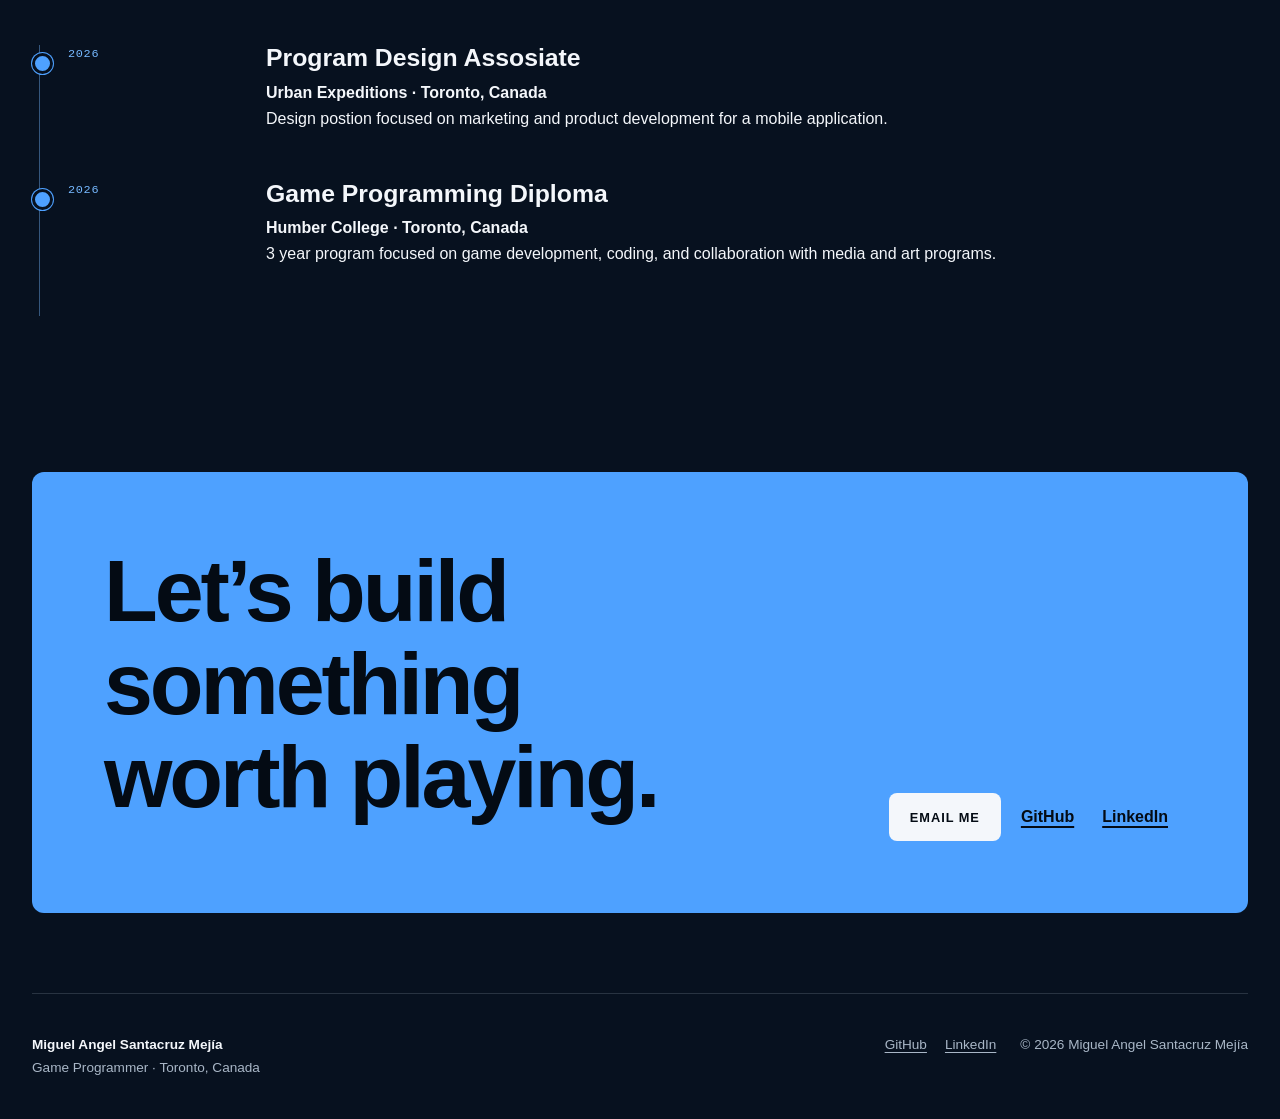
==== commit 3051c2c0: "fix3" ====
--- a/index.html
+++ b/index.html
@@ -5,17 +5,17 @@
   <meta name="viewport" content="width=device-width, initial-scale=1">
   <meta name="theme-color" content="#07111f">
   <meta name="description" content="Game Programmer and Humber Polytechnic graduate focused on gameplay systems, interactive mechanics, and software engineering.">
-  <meta property="og:title" content="Miguel Angel Santacruz Mejía — Game Programmer">
+  <meta property="og:title" content="Miguel Angel Santacruz Mejia — Game Programmer">
   <meta property="og:description" content="Gameplay systems, interactive mechanics, and technical game development work.">
   <meta property="og:type" content="website">
-  <meta property="og:url" content="https://your-domain.example/">
-  <meta property="og:image" content="https://your-domain.example/assets/images/og-image.jpg">
-  <meta property="og:image:alt" content="Miguel Angel Santacruz Mejía, Game Programmer portfolio">
-  <link rel="canonical" href="https://your-domain.example/">
+  <meta property="og:url" content="https://MSantacruzPorfolio.example/">
+  <meta property="og:image" content="https://MSantacruzPorfolio.example/assets/images/og-image.jpg">
+  <meta property="og:image:alt" content="Miguel Angel Santacruz Mejia, Game Programmer portfolio">
+  <link rel="canonical" href="https://MSantacruzPorfolio.example/">
   <link rel="icon" href="assets/icons/favicon.svg" type="image/svg+xml">
   <link rel="stylesheet" href="css/styles.css">
   <script src="js/script.js" defer></script>
-  <title>Miguel Angel Santacruz Mejía — Game Programmer</title>
+  <title>Miguel Angel Santacruz Mejia — Game Programmer</title>
 </head>
 <body>
   <a class="skip-link" href="#main-content">Skip to main content</a>
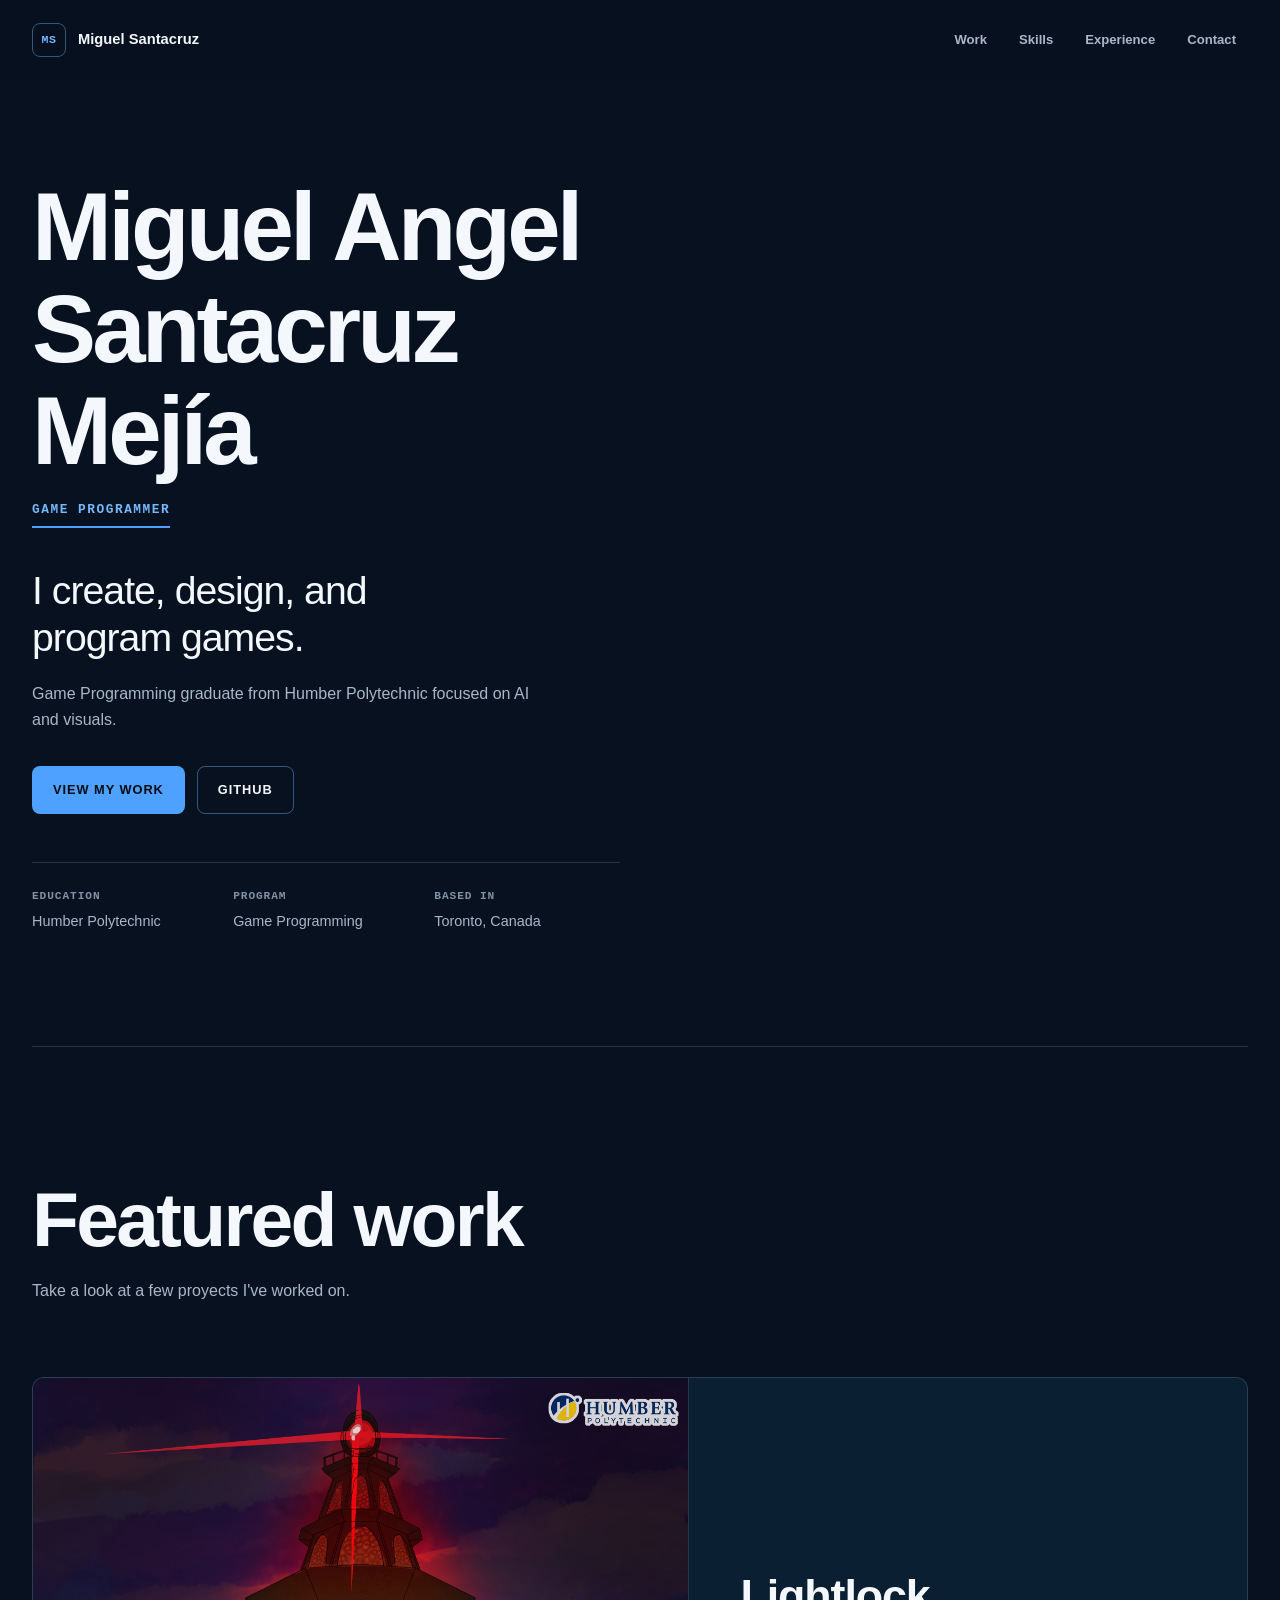
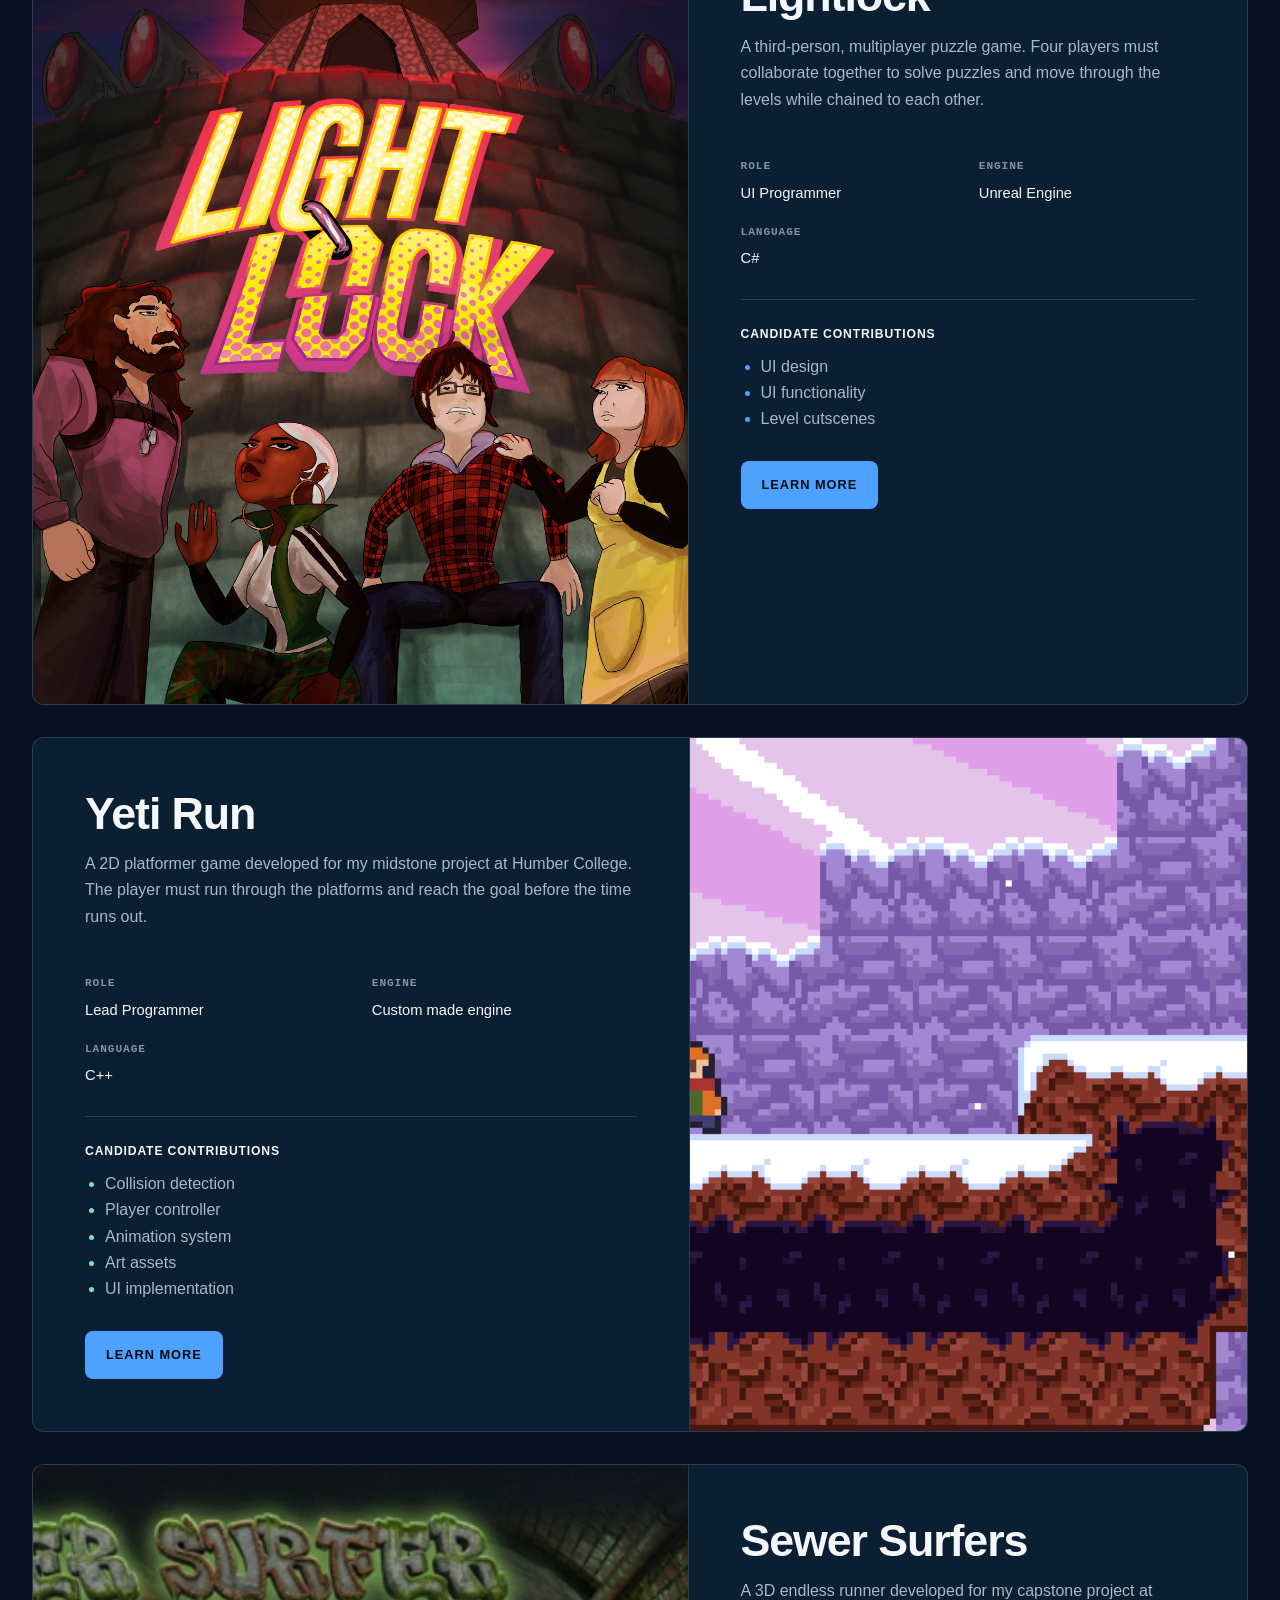
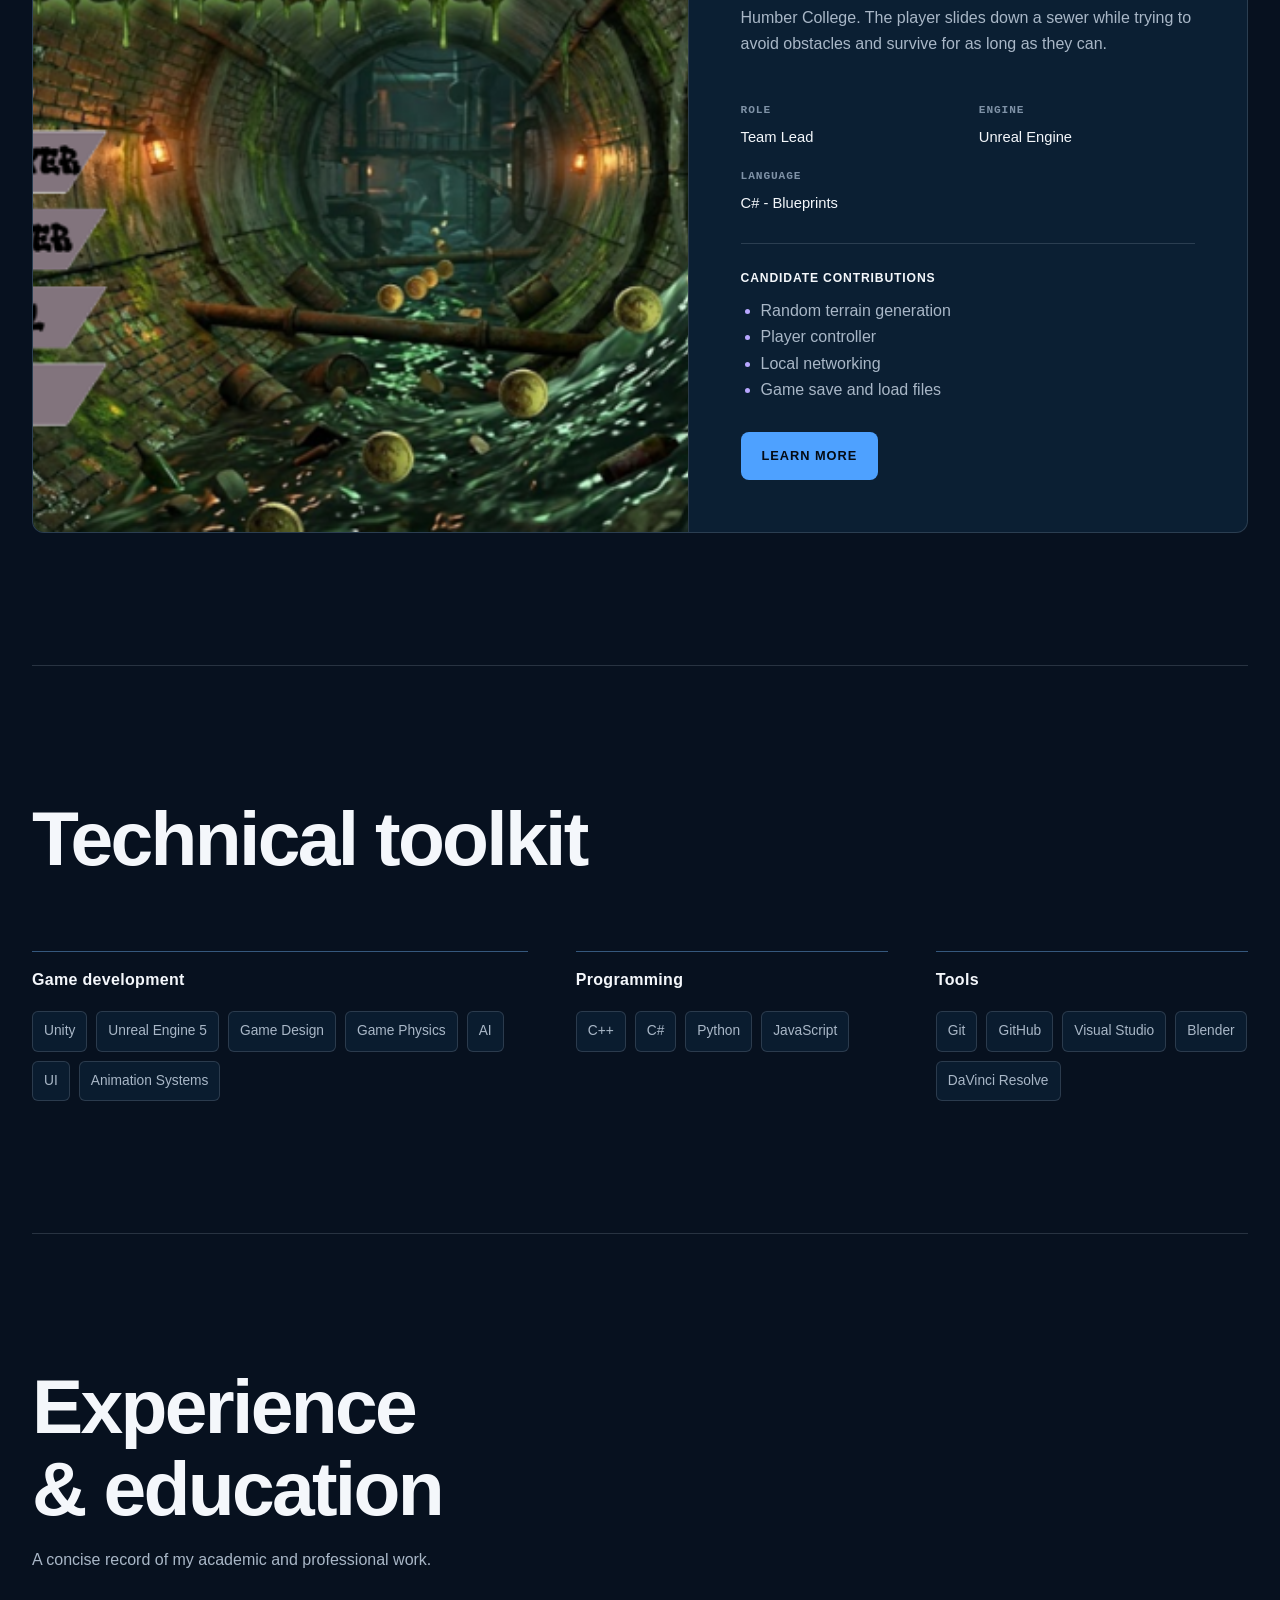
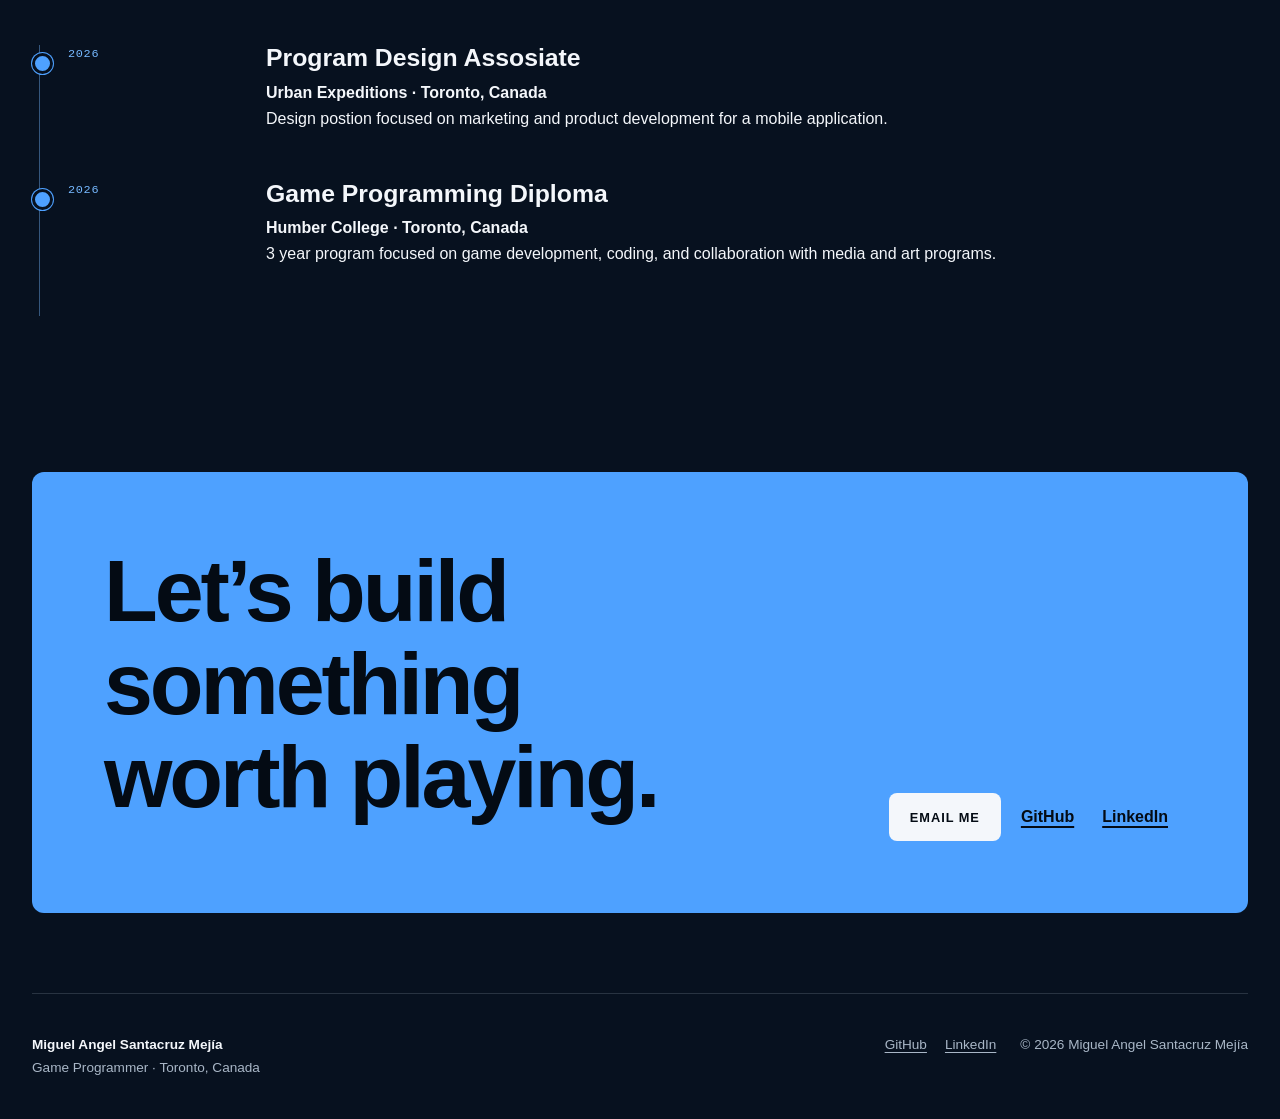
==== commit 9a207440: "Update index.html" ====
--- a/index.html
+++ b/index.html
@@ -8,10 +8,10 @@
   <meta property="og:title" content="Miguel Angel Santacruz Mejia — Game Programmer">
   <meta property="og:description" content="Gameplay systems, interactive mechanics, and technical game development work.">
   <meta property="og:type" content="website">
-  <meta property="og:url" content="https://MSantacruzPorfolio.example/">
-  <meta property="og:image" content="https://MSantacruzPorfolio.example/assets/images/og-image.jpg">
+  <meta property="og:url" content="https://your-domain.example/">
+  <meta property="og:image" content="https://your-domain.example/assets/images/og-image.jpg">
   <meta property="og:image:alt" content="Miguel Angel Santacruz Mejia, Game Programmer portfolio">
-  <link rel="canonical" href="https://MSantacruzPorfolio.example/">
+  <link rel="canonical" href="https://your-domain.example/">
   <link rel="icon" href="assets/icons/favicon.svg" type="image/svg+xml">
   <link rel="stylesheet" href="css/styles.css">
   <script src="js/script.js" defer></script>
